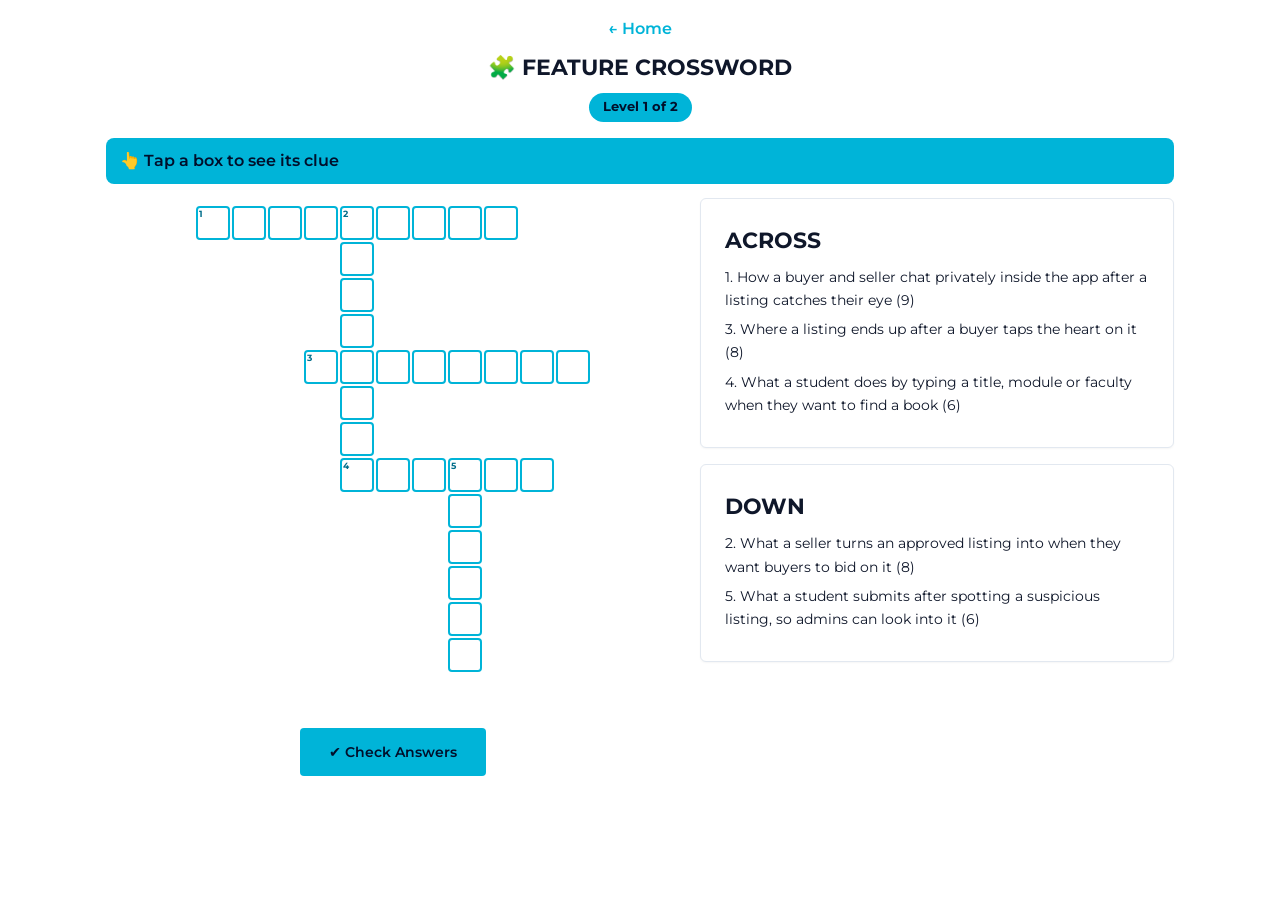
==== crossword.html @ 4b35b332 "Add crossword feature page and update index links" ====
<!DOCTYPE html>
<html lang="en">

<head>
    <meta charset="utf-8">
    <meta name="viewport" content="width=device-width, initial-scale=1">
    <title>Feature Crossword</title>
    <link href="https://fonts.googleapis.com/css2?family=Montserrat:wght@400;600;700&display=swap" rel="stylesheet">
    <link rel="stylesheet" href="style.css">
    <style>
        .wrap {
            max-width: 1100px;
            margin: 0 auto;
            padding: 16px;
            text-align: center;
        }

        .back {
            display: inline-block;
            margin-bottom: 8px;
            color: var(--primary);
            text-decoration: none;
            font-weight: 600;
        }

        .level {
            display: inline-block;
            background: var(--primary);
            color: var(--primary-foreground);
            font-weight: 700;
            font-size: .8rem;
            padding: 4px 14px;
            border-radius: 9999px;
            margin-bottom: 8px;
        }

        .scroll {
            overflow-x: auto;
            padding: 8px 0;
        }

        #grid {
            display: grid;
            gap: 2px;
            justify-content: center;
        }

        .cell {
            position: relative;
            width: 34px;
            height: 34px;
        }

        .cell input {
            width: 100%;
            height: 100%;
            padding: 0;
            text-align: center;
            text-transform: uppercase;
            font: 700 1.1rem 'Montserrat', sans-serif;
            color: var(--foreground);
            background: var(--card);
            border: 2px solid var(--primary);
            border-radius: 4px;
        }

        .cell input:focus {
            outline: 3px solid rgba(0, 180, 216, .35);
        }

        .cell input.ok {
            background: #155E2E;
            color: #fff;
            border-color: #155E2E;
        }

        .cell input.bad {
            background: #b91c1c;
            color: #fff;
            border-color: #b91c1c;
        }

        .cell span {
            position: absolute;
            top: 1px;
            left: 3px;
            font-size: 9px;
            font-weight: 700;
            color: var(--dark-cyan);
            pointer-events: none;
        }

        .now {
            position: sticky;
            top: 0;
            z-index: 5;
            background: var(--primary);
            color: var(--primary-foreground);
            font-weight: 600;
            padding: 10px 14px;
            border-radius: 8px;
            margin: 8px 0 14px;
            text-align: left;
        }

        .layout {
            display: flex;
            flex-wrap: wrap;
            gap: 20px;
            align-items: flex-start;
            justify-content: center;
        }

        .left {
            flex: 1 1 420px;
            min-width: 0;
        }

        .clues {
            flex: 1 1 320px;
            display: flex;
            flex-direction: column;
            gap: 16px;
            text-align: left;
        }

        .clues p {
            margin: 6px 0;
            cursor: pointer;
            font-size: .9rem;
        }

        .clues p:hover {
            color: var(--primary);
        }

        #msg {
            font-size: 1.2rem;
            font-weight: 700;
            min-height: 32px;
            margin: 12px 0 4px;
        }
    </style>
</head>

<body>
    <div class="wrap">
        <a class="back" href="index.html">← Home</a>
        <h2>🧩 Feature Crossword</h2>
        <div class="level" id="lvl"></div>

        <!-- Always-visible bar: shows the clue for the box you are typing in -->
        <div class="now" id="now">👆 Tap a box to see its clue</div>

        <div class="layout">
            <div class="left">
                <div class="scroll">
                    <div id="grid"></div>
                </div>
                <div id="msg"></div>
                <button class="btn-primary" id="check">✔ Check Answers</button>
                <button class="btn-primary" id="next" style="display:none"></button>
            </div>

            <!-- Full clue lists, next to the grid on wide screens -->
            <div class="clues">
                <div class="card">
                    <h2>Across</h2>
                    <div id="ac"></div>
                </div>
                <div class="card">
                    <h2>Down</h2>
                    <div id="dn"></div>
                </div>
            </div>
        </div>
    </div>

    <script>
        const LEVELS = [
            [ // ---- LEVEL 1 ----
                { w: "AUCTIONS", c: "What a seller turns an approved listing into when they want buyers to bid on it" },
                { w: "WISHLIST", c: "Where a listing ends up after a buyer taps the heart on it" },
                { w: "MESSAGING", c: "How a buyer and seller chat privately inside the app after a listing catches their eye" },
                { w: "SEARCH", c: "What a student does by typing a title, module or faculty when they want to find a book" },
                { w: "REPORT", c: "What a student submits after spotting a suspicious listing, so admins can look into it" }
            ],
            [ // ---- LEVEL 2 ----
                { w: "NOTIFICATIONS", c: "What a student finds under the bell icon after an admin approves their listing or they win an auction" },
                { w: "OPTIMIZER", c: "Bundle ______: the tool students open after picking all their modules, to get the cheapest mix of sellers with the fewest meetups" },
                { w: "MODERATE", c: "Where an admin goes after a seller submits a new listing, to approve or reject it" },
                { w: "APPEALS", c: "What a suspended student writes after seeing the ban screen, so an admin can reconsider" },
                { w: "VERIFIED", c: "What every user becomes after entering the OTP code sent to their university email (_______ student)" }
            ]
        ];

        const PRIZES = ["🍫 Chocolate", "🏆 Mystery prize"];

        const $ = id => document.getElementById(id);
        const K = (r, c) => r + "," + c;                
        let g, info, placed, answers, where, boxes, dir, level = 0;

        // Can word w start at row r, column c, going across (d=0) or down (d=1)?
        function fits(w, r, c, d) {
            const dr = d, dc = 1 - d; let crossings = 0;
            if (g.has(K(r - dr, c - dc)) || g.has(K(r + dr * w.length, c + dc * w.length))) return false;
            for (let i = 0; i < w.length; i++) {
                const rr = r + dr * i, cc = c + dc * i, existing = g.get(K(rr, cc));
                if (existing) {
                    if (existing !== w[i] || info.get(K(rr, cc))[d] !== undefined) return false;
                    crossings++;
                } else if (g.has(K(rr + dc, cc + dr)) || g.has(K(rr - dc, cc - dr))) return false;
            }
            return crossings > 0;
        }
        function put(item, r, c, d) {
            const word = { ...item, clue: item.c, r, c, d };   // keep the clue text safe (c becomes the column)
            placed.push(word);
            for (let i = 0; i < item.w.length; i++) {
                const k = K(r + d * i, c + (1 - d) * i);
                g.set(k, item.w[i]);
                const o = info.get(k) || {}; o[d] = word; info.set(k, o);
            }
        }
        function showClue(k) {                          // fill the top bar with this box's clue
            const p = where.get(k)[dir];
            $("now").textContent = p.n + " " + (p.d ? "Down" : "Across") + ": " + p.clue + " (" + p.w.length + ")";
        }
        function move(r, c, step) {                      // jump to next/previous box
            const next = dir ? K(r + step, c) : K(r, c + step);
            if (boxes.has(next)) boxes.get(next).focus();
        }

        /* ===== PART 4: LOAD A LEVEL =====
           Clears the old board, builds the new one. */
        function load(i) {
            level = i;
            g = new Map(); info = new Map(); placed = []; answers = new Map(); where = new Map(); boxes = new Map(); dir = 0;
            $("grid").innerHTML = ""; $("ac").innerHTML = ""; $("dn").innerHTML = ""; $("msg").textContent = "";
            $("now").textContent = "👆 Tap a box to see its clue";
            $("next").style.display = "none"; $("check").style.display = "inline-flex";
            $("lvl").textContent = "Level " + (i + 1) + " of " + LEVELS.length;

            // Place the longest word first, then cross the others through shared letters
            [...LEVELS[i]].sort((a, b) => b.w.length - a.w.length).forEach((it, n) => {
                if (n === 0) return put(it, 0, 0, 0);
                for (let d = 0; d < 2; d++) for (let j = 0; j < it.w.length; j++) for (const [k, ch] of [...g]) {
                    if (ch !== it.w[j]) continue;
                    const [cr, cc] = k.split(",").map(Number);
                    const r = cr - d * j, c = cc - (1 - d) * j;
                    if (fits(it.w, r, c, d)) { put(it, r, c, d); return; }
                }
                console.warn("Could not place:", it.w);
            });

            // Work out the board size and move everything to the top-left
            const pts = [...g.keys()].map(k => k.split(",").map(Number));
            const minR = Math.min(...pts.map(p => p[0])), minC = Math.min(...pts.map(p => p[1]));
            const rows = Math.max(...pts.map(p => p[0])) - minR + 1, cols = Math.max(...pts.map(p => p[1])) - minC + 1;
            placed.forEach(p => { p.r -= minR; p.c -= minC; });
            g.forEach((v, k) => { const [r, c] = k.split(",").map(Number); answers.set(K(r - minR, c - minC), v); where.set(K(r - minR, c - minC), info.get(k)); });

            // Number the start of each word (1, 2, 3...)
            const numbers = new Map(); let n = 0;
            [...placed].sort((a, b) => a.r - b.r || a.c - b.c).forEach(p => {
                const k = K(p.r, p.c); if (!numbers.has(k)) numbers.set(k, ++n); p.n = numbers.get(k);
            });

            // Draw the boxes
            $("grid").style.gridTemplateColumns = "repeat(" + cols + ", 34px)";
            for (let r = 0; r < rows; r++) for (let c = 0; c < cols; c++) {
                const k = K(r, c), cell = document.createElement("div"); cell.className = "cell";
                if (answers.has(k)) {
                    const input = document.createElement("input"); input.maxLength = 1; input.autocomplete = "off";
                    if (numbers.has(k)) { const s = document.createElement("span"); s.textContent = numbers.get(k); cell.appendChild(s); }
                    input.onfocus = () => { if (where.get(k)[dir] === undefined) dir = 1 - dir; showClue(k); };
                    input.onclick = () => { const o = where.get(k); if (o[0] !== undefined && o[1] !== undefined) dir = 1 - dir; showClue(k); };
                    input.oninput = () => { input.className = ""; input.value = input.value.toUpperCase(); if (input.value) move(r, c, 1); };
                    input.onkeydown = e => { if (e.key === "Backspace" && !input.value) move(r, c, -1); };
                    cell.appendChild(input); boxes.set(k, input);
                }
                $("grid").appendChild(cell);
            }

            // Write the clue lists
            placed.sort((a, b) => a.n - b.n).forEach(p => {
                const line = document.createElement("p");
                line.textContent = p.n + ". " + p.clue + " (" + p.w.length + ")";
                line.onclick = () => { dir = p.d; boxes.get(K(p.r, p.c)).focus(); };
                $(p.d ? "dn" : "ac").appendChild(line);
            });
        }

        /* ===== PART 5: CHECK ANSWERS =====
           Level done -> offer the next level. Last level done -> prize! */
        $("check").onclick = () => {
            let wrong = 0, empty = 0;
            boxes.forEach((input, k) => {
                if (!input.value) { empty++; input.className = ""; return; }
                const right = input.value === answers.get(k);
                input.className = right ? "ok" : "bad"; if (!right) wrong++;
            });
            if (wrong) return $("msg").textContent = "❌ " + wrong + " wrong. Keep trying!";
            if (empty) return $("msg").textContent = "Keep going, " + empty + " boxes left!";

            const last = level === LEVELS.length - 1;
            $("check").style.display = "none";
            $("next").style.display = "inline-flex";
            if (last) {
                $("msg").textContent = "🏆 All levels done! Prize: " + PRIZES[Math.floor(Math.random() * PRIZES.length)];
                $("next").textContent = "↻ Play Again";
            } else {
                $("msg").textContent = "🎉 Level " + (level + 1) + " complete!";
                $("next").textContent = "Next Level ▶";
            }
        };
        $("next").onclick = () => load(level + 1 < LEVELS.length ? level + 1 : 0);

        load(0);   // start on Level 1
    </script>
</body>

</html>
---- style.css ----
:root {
    --background: #ffffff;
    --foreground: #0f172a;
    --card: #ffffff;
    --border: #e2e8f0;
    --muted: #f1f5f9;
    --primary: #00B4D8;
    --primary-foreground: #000f2b;
    --dark-cyan: #006D8A;
    --success: #155E2E;
    --destructive: #dc2626;
}

@media (prefers-color-scheme: dark) {
    :root {
        --background: #020617;
        --foreground: #f8fafc;
        --card: #0f172a;
        --border: #334155;
        --muted: #1e293b;
        --success: #4ade80;
        --destructive: #ef4444;
    }
}

* {
    box-sizing: border-box;
}

body {
    margin: 0;
    font-family: 'Montserrat', system-ui, sans-serif;
    background: var(--background);
    color: var(--foreground);
    line-height: 1.6;
}

h1 {
    font-size: 2.2rem;
    line-height: 1.2;
    margin: 0 0 8px;
}

h2 {
    font-size: 1.4rem;
    text-transform: uppercase;
    margin: 0 0 8px;
}

.btn-primary,
.btn-secondary {
    display: inline-flex;
    align-items: center;
    justify-content: center;
    padding: 0.875rem 1.75rem;
    border-radius: 0.25rem;
    font-family: inherit;
    font-size: 0.9rem;
    font-weight: 600;
    text-decoration: none;
    cursor: pointer;
    transition: background-color 0.2s, color 0.2s;
}

.btn-primary {
    background: var(--primary);
    color: var(--primary-foreground);
    border: 1px solid transparent;
}

.btn-primary:hover {
    background: color-mix(in srgb, var(--primary) 90%, black 10%);
}

.btn-secondary {
    background: transparent;
    color: var(--primary);
    border: 1px solid var(--primary);
}

.btn-secondary:hover {
    background: var(--primary);
    color: var(--primary-foreground);
}

.card {
    background: var(--card);
    color: var(--foreground);
    border: 1px solid var(--border);
    border-radius: 0.375rem;
    padding: 1.5rem;
    box-shadow: 0 1px 2px rgba(0, 0, 0, 0.04);
}

.auth-bg {
    min-height: 100vh;
    background: linear-gradient(135deg, #000f2b 0%, #006D8A 50%, #00B4D8 100%);
}
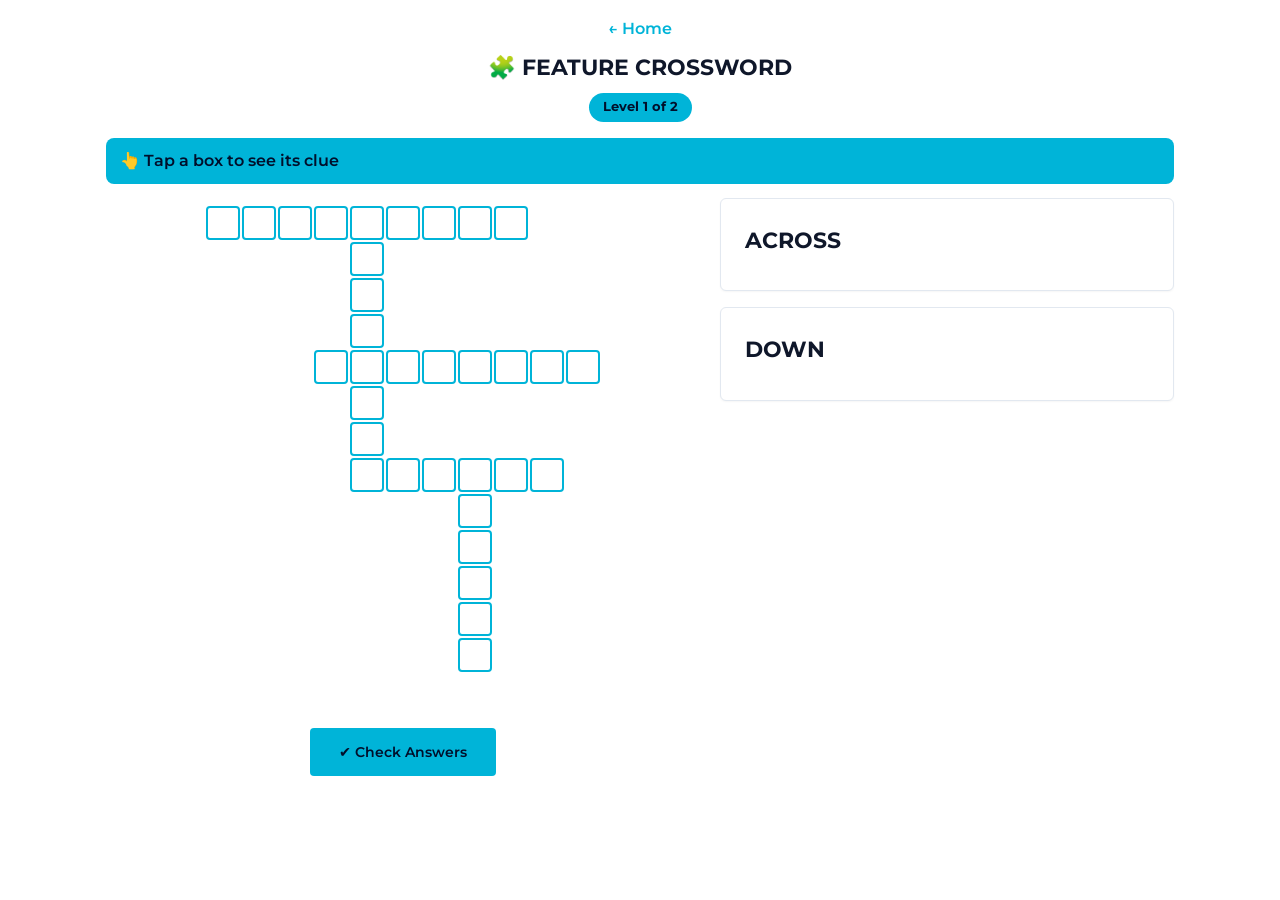
==== commit cd4449f0: "Refactor crossword styles for responsiveness and improve layout dynamics" ====
--- a/crossword.html
+++ b/crossword.html
@@ -47,8 +47,8 @@
 
         .cell {
             position: relative;
-            width: 34px;
-            height: 34px;
+            width: var(--cell, 34px);
+            height: var(--cell, 34px);
         }
 
         .cell input {
@@ -57,7 +57,7 @@
             padding: 0;
             text-align: center;
             text-transform: uppercase;
-            font: 700 1.1rem 'Montserrat', sans-serif;
+            font: 700 calc(var(--cell, 34px) * 0.55) 'Montserrat', sans-serif;
             color: var(--foreground);
             background: var(--card);
             border: 2px solid var(--primary);
@@ -83,8 +83,8 @@
         .cell span {
             position: absolute;
             top: 1px;
-            left: 3px;
-            font-size: 9px;
+            left: 2px;
+            font-size: max(7px, calc(var(--cell, 34px) * 0.27));
             font-weight: 700;
             color: var(--dark-cyan);
             pointer-events: none;
@@ -112,7 +112,7 @@
         }
 
         .left {
-            flex: 1 1 420px;
+            flex: 1 1 460px;
             min-width: 0;
         }
 
@@ -132,6 +132,12 @@
 
         .clues p:hover {
             color: var(--primary);
+        }
+
+        @media (max-width: 600px) {
+            .wrap {
+                padding: 12px;
+            }
         }
 
         #msg {
@@ -177,6 +183,7 @@
     </div>
 
     <script>
+        
         const LEVELS = [
             [ // ---- LEVEL 1 ----
                 { w: "AUCTIONS", c: "What a seller turns an approved listing into when they want buyers to bid on it" },
@@ -194,13 +201,12 @@
             ]
         ];
 
-        const PRIZES = ["🍫 Chocolate", "🏆 Mystery prize"];
+        const PRIZES = ["🍫 Chocolate", "🎁 Mystery prize"];
 
         const $ = id => document.getElementById(id);
-        const K = (r, c) => r + "," + c;                
-        let g, info, placed, answers, where, boxes, dir, level = 0;
-
-        // Can word w start at row r, column c, going across (d=0) or down (d=1)?
+        const K = (r, c) => r + "," + c;              
+        let g, info, placed, answers, where, boxes, dir, level = 0, curCols = 1;
+
         function fits(w, r, c, d) {
             const dr = d, dc = 1 - d; let crossings = 0;
             if (g.has(K(r - dr, c - dc)) || g.has(K(r + dr * w.length, c + dc * w.length))) return false;
@@ -214,25 +220,29 @@
             return crossings > 0;
         }
         function put(item, r, c, d) {
-            const word = { ...item, clue: item.c, r, c, d };   // keep the clue text safe (c becomes the column)
-            placed.push(word);
+            const word = { ...item, clue: item.c, r, c, d };   
             for (let i = 0; i < item.w.length; i++) {
                 const k = K(r + d * i, c + (1 - d) * i);
                 g.set(k, item.w[i]);
                 const o = info.get(k) || {}; o[d] = word; info.set(k, o);
             }
         }
-        function showClue(k) {                          // fill the top bar with this box's clue
+        function fitGrid() {                            
+            const room = $("grid").parentElement.clientWidth;          
+            const size = Math.max(18, Math.min(34, Math.floor((room - 2 * (curCols - 1)) / curCols)));
+            document.documentElement.style.setProperty("--cell", size + "px");
+        }
+        window.addEventListener("resize", fitGrid);      
+
+        function showClue(k) {                         
             const p = where.get(k)[dir];
             $("now").textContent = p.n + " " + (p.d ? "Down" : "Across") + ": " + p.clue + " (" + p.w.length + ")";
         }
-        function move(r, c, step) {                      // jump to next/previous box
+        function move(r, c, step) {                     
             const next = dir ? K(r + step, c) : K(r, c + step);
             if (boxes.has(next)) boxes.get(next).focus();
         }
 
-        /* ===== PART 4: LOAD A LEVEL =====
-           Clears the old board, builds the new one. */
         function load(i) {
             level = i;
             g = new Map(); info = new Map(); placed = []; answers = new Map(); where = new Map(); boxes = new Map(); dir = 0;
@@ -267,7 +277,9 @@
             });
 
             // Draw the boxes
-            $("grid").style.gridTemplateColumns = "repeat(" + cols + ", 34px)";
+            curCols = cols;
+            $("grid").style.gridTemplateColumns = "repeat(" + cols + ", var(--cell))";
+            fitGrid();
             for (let r = 0; r < rows; r++) for (let c = 0; c < cols; c++) {
                 const k = K(r, c), cell = document.createElement("div"); cell.className = "cell";
                 if (answers.has(k)) {
@@ -291,8 +303,6 @@
             });
         }
 
-        /* ===== PART 5: CHECK ANSWERS =====
-           Level done -> offer the next level. Last level done -> prize! */
         $("check").onclick = () => {
             let wrong = 0, empty = 0;
             boxes.forEach((input, k) => {
@@ -316,7 +326,7 @@
         };
         $("next").onclick = () => load(level + 1 < LEVELS.length ? level + 1 : 0);
 
-        load(0);   // start on Level 1
+        load(0);   
     </script>
 </body>
 
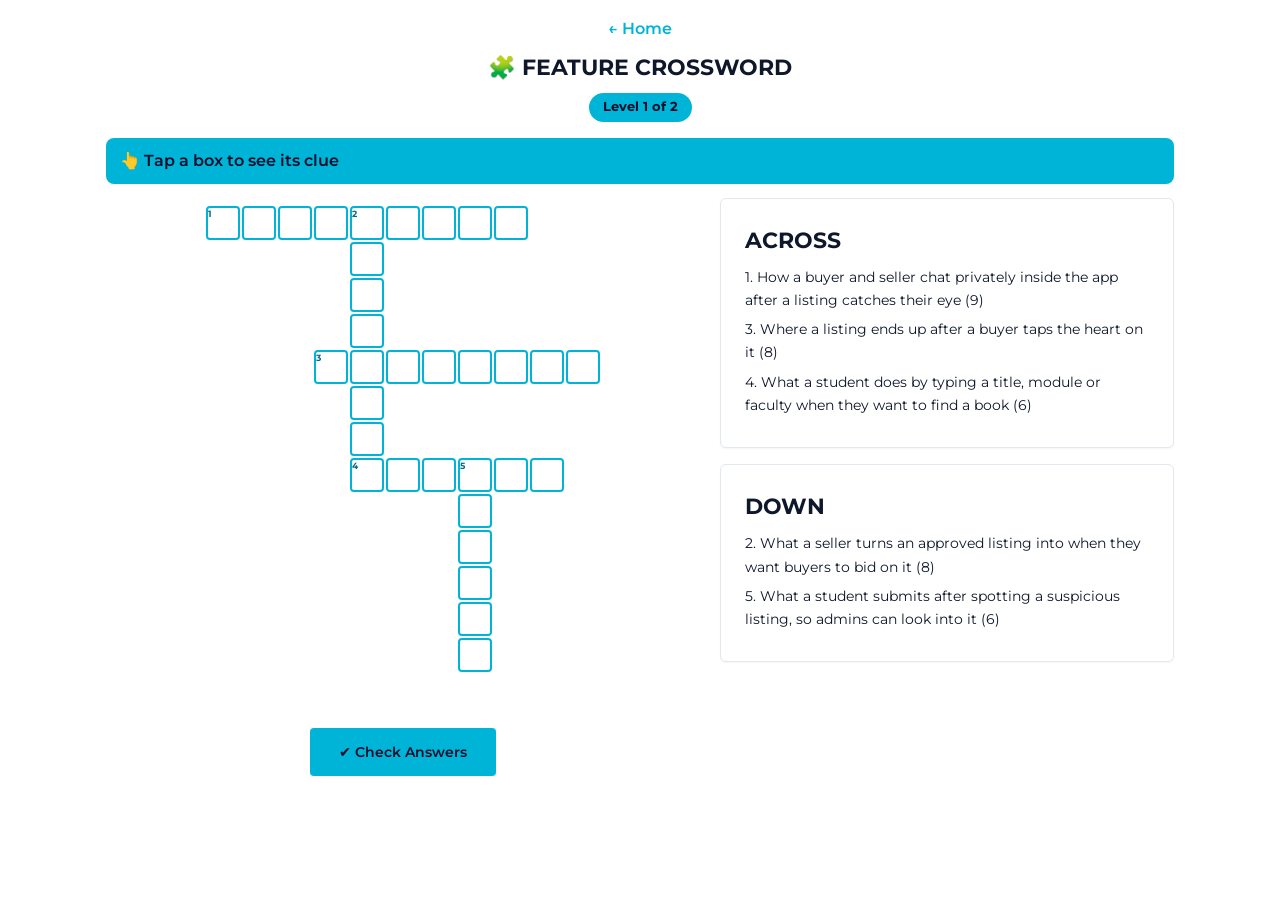
==== commit 5a8b5a98: "Update game prize and adjust layout for Pop the Bubble and Crossword features" ====
--- a/crossword.html
+++ b/crossword.html
@@ -201,10 +201,11 @@
             ]
         ];
 
-        const PRIZES = ["🍫 Chocolate", "🎁 Mystery prize"];
-
+        const PRIZES = ["Buiscuits 🍪"];
+
+    
         const $ = id => document.getElementById(id);
-        const K = (r, c) => r + "," + c;              
+        const K = (r, c) => r + "," + c;                 
         let g, info, placed, answers, where, boxes, dir, level = 0, curCols = 1;
 
         function fits(w, r, c, d) {
@@ -220,7 +221,9 @@
             return crossings > 0;
         }
         function put(item, r, c, d) {
-            const word = { ...item, clue: item.c, r, c, d };   
+           
+            const word = { ...item, clue: item.c, r, c, d };
+            placed.push(word);   
             for (let i = 0; i < item.w.length; i++) {
                 const k = K(r + d * i, c + (1 - d) * i);
                 g.set(k, item.w[i]);
@@ -228,17 +231,17 @@
             }
         }
         function fitGrid() {                            
-            const room = $("grid").parentElement.clientWidth;          
+            const room = $("grid").parentElement.clientWidth;           
             const size = Math.max(18, Math.min(34, Math.floor((room - 2 * (curCols - 1)) / curCols)));
             document.documentElement.style.setProperty("--cell", size + "px");
         }
         window.addEventListener("resize", fitGrid);      
 
-        function showClue(k) {                         
+        function showClue(k) {                          
             const p = where.get(k)[dir];
             $("now").textContent = p.n + " " + (p.d ? "Down" : "Across") + ": " + p.clue + " (" + p.w.length + ")";
         }
-        function move(r, c, step) {                     
+        function move(r, c, step) {                      
             const next = dir ? K(r + step, c) : K(r, c + step);
             if (boxes.has(next)) boxes.get(next).focus();
         }
@@ -326,7 +329,7 @@
         };
         $("next").onclick = () => load(level + 1 < LEVELS.length ? level + 1 : 0);
 
-        load(0);   
+        load(0);   // start on Level 1
     </script>
 </body>
 
